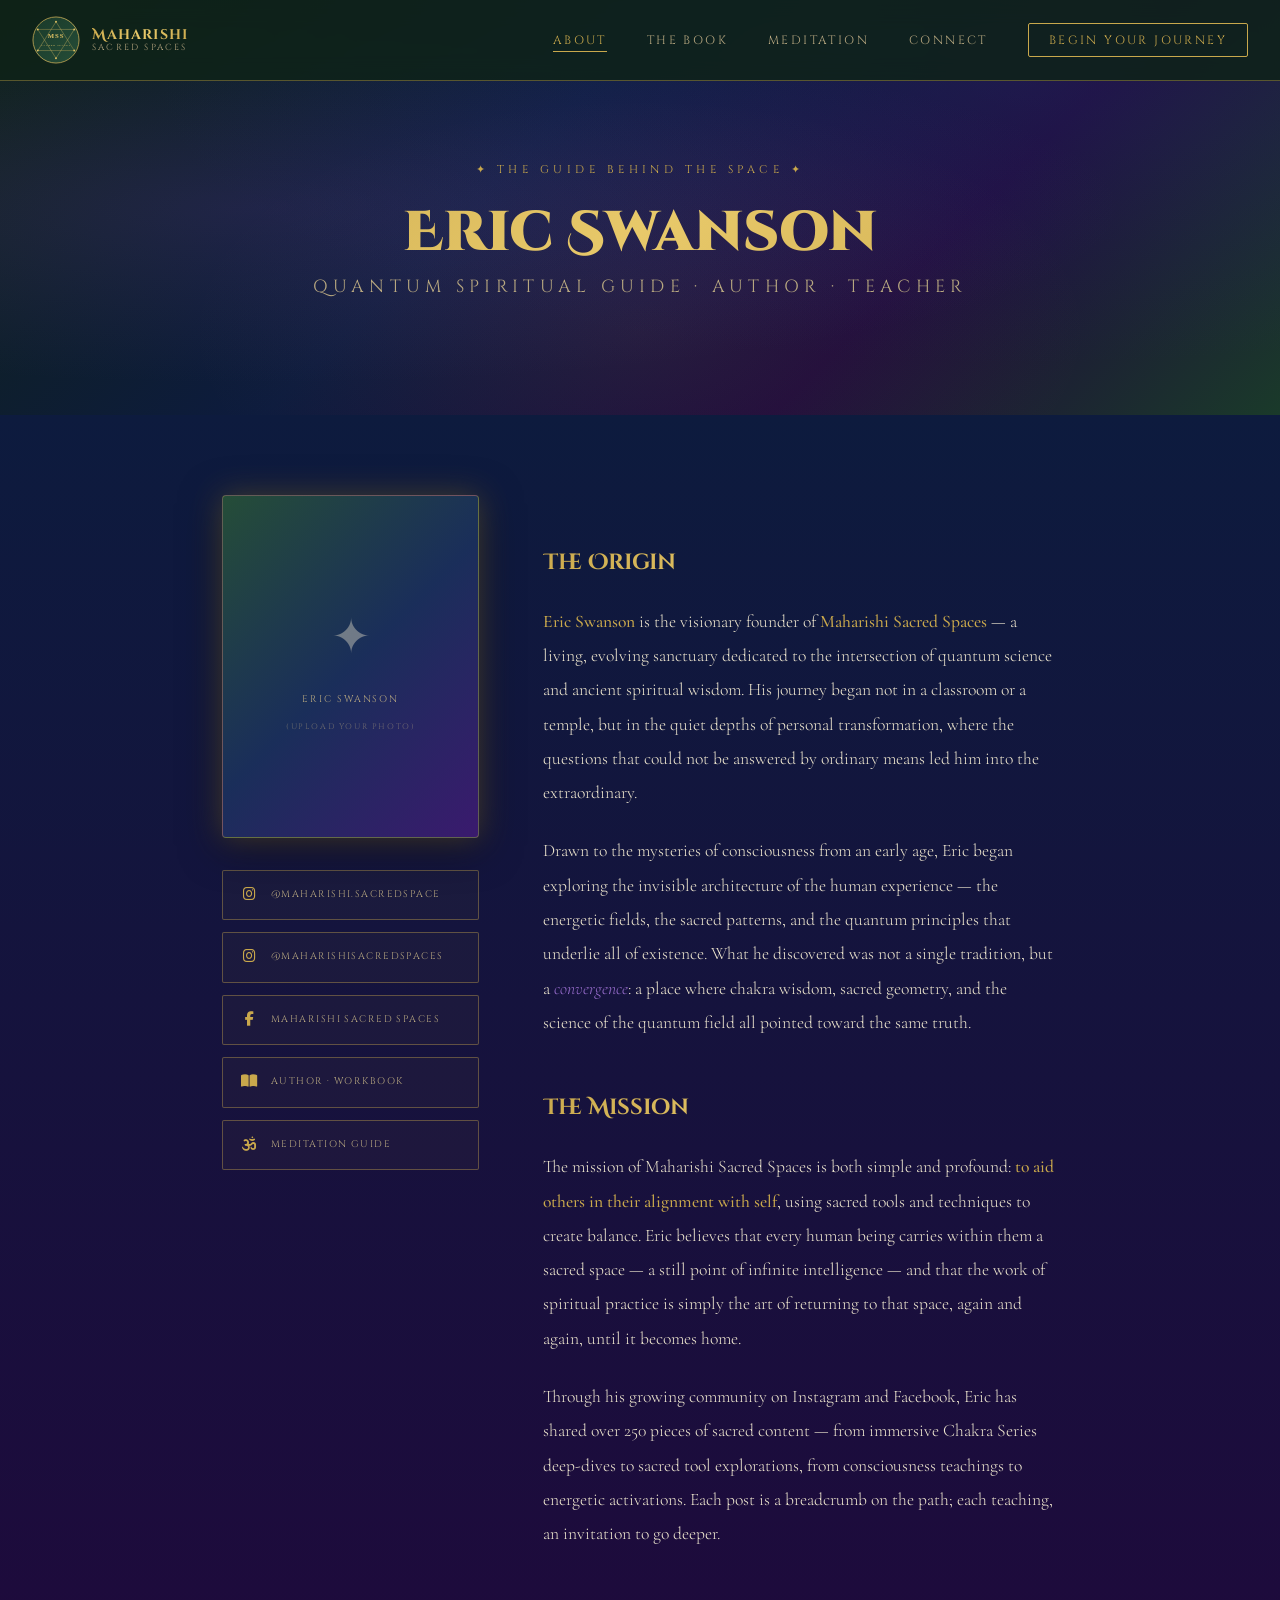
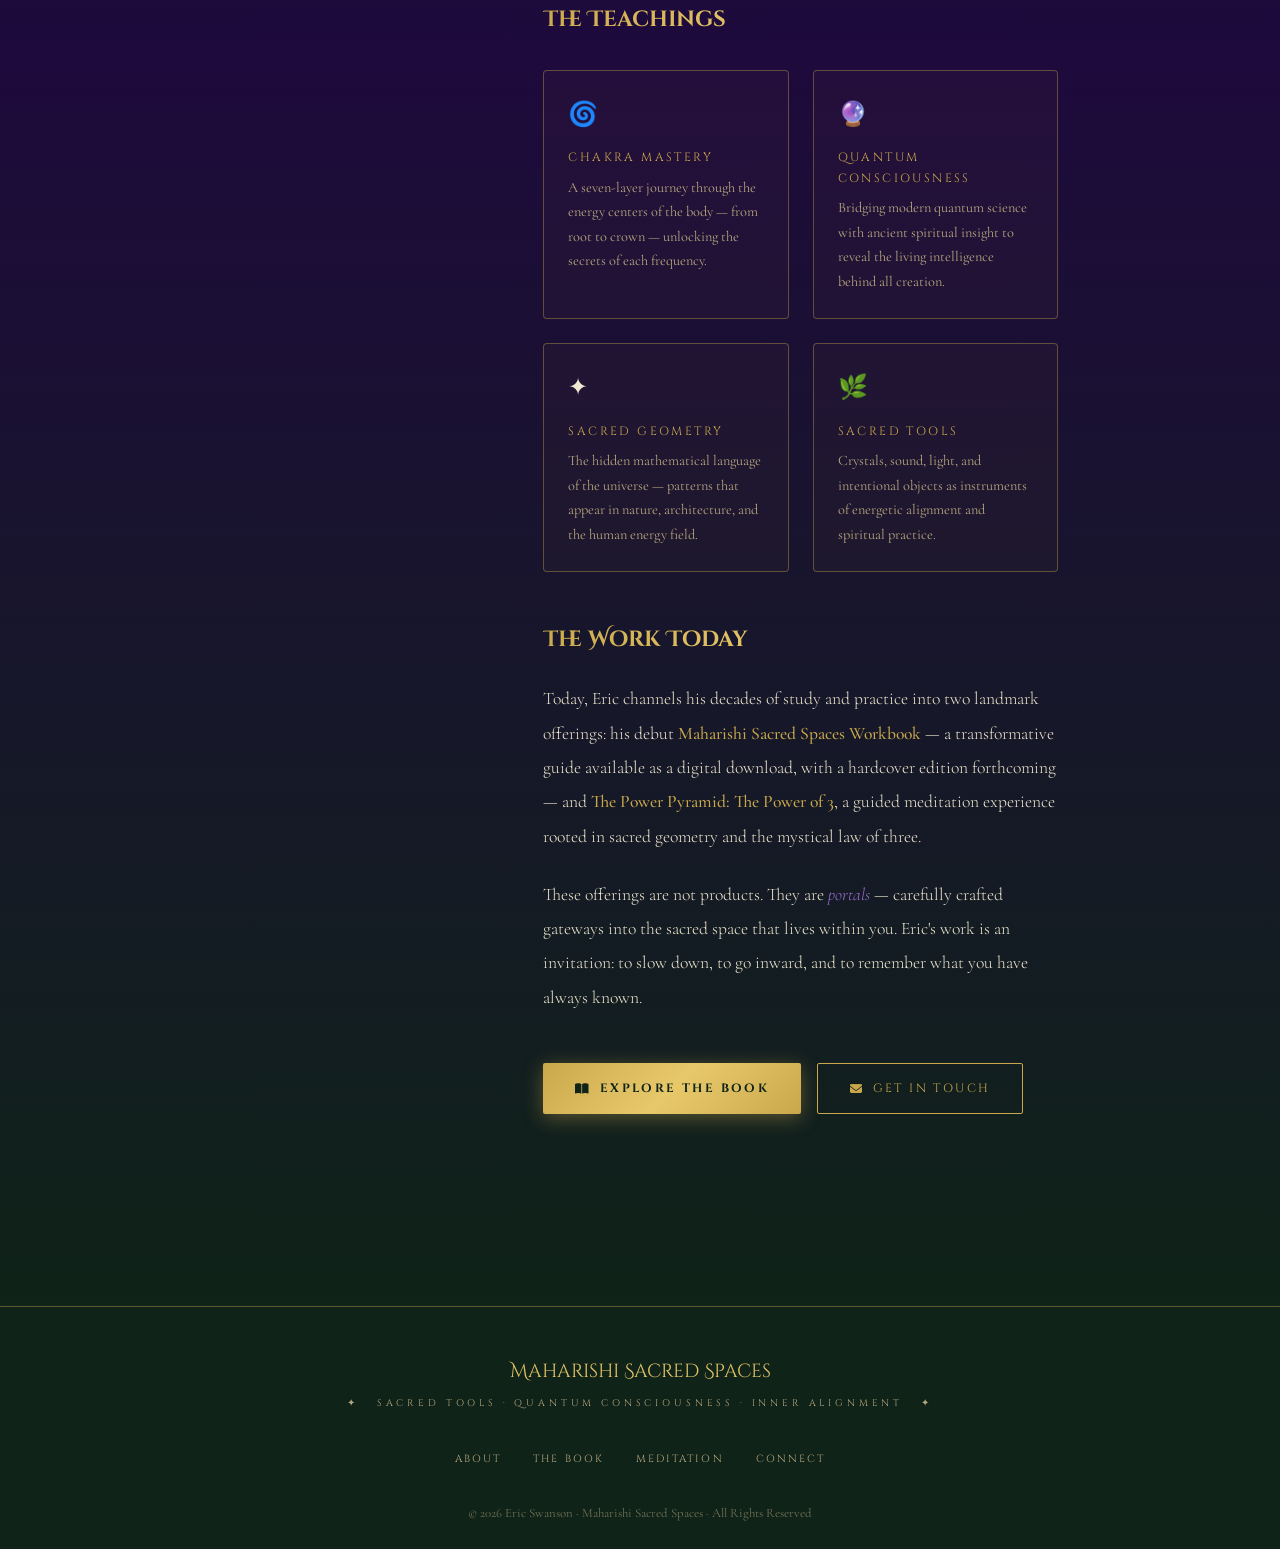
==== about.html @ d904a883 "Add files via upload" ====
<!DOCTYPE html>
<html lang="en">
<head>
  <meta charset="UTF-8" />
  <meta name="viewport" content="width=device-width, initial-scale=1.0" />
  <meta name="description" content="About Eric Swanson — Quantum Spiritual Guide, Author, and founder of Maharishi Sacred Spaces." />
  <title>About Eric Swanson | Maharishi Sacred Spaces</title>
  <link rel="stylesheet" href="assets/css/style.css" />
  <link rel="stylesheet" href="https://cdnjs.cloudflare.com/ajax/libs/font-awesome/6.5.0/css/all.min.css" />
  <style>
    .about-page-inner {
      max-width: 900px;
      margin: 0 auto;
      padding: 0 2rem;
    }
    .bio-extended {
      padding: 5rem 2rem 7rem;
      background: linear-gradient(180deg, var(--blue-dark) 0%, var(--purple-dark) 50%, var(--green-deep) 100%);
    }
    .bio-grid {
      display: grid;
      grid-template-columns: 1fr 2fr;
      gap: 4rem;
      align-items: start;
      margin-bottom: 5rem;
    }
    .bio-sidebar {
      position: sticky;
      top: 100px;
    }
    .bio-portrait-wrap {
      position: relative;
      margin-bottom: 2rem;
    }
    .bio-portrait-placeholder {
      width: 100%;
      aspect-ratio: 3/4;
      background: linear-gradient(135deg, var(--green-mid), var(--blue-mid), var(--purple-mid));
      border-radius: 4px;
      border: var(--border-gold);
      display: flex;
      flex-direction: column;
      align-items: center;
      justify-content: center;
      gap: 0.75rem;
      box-shadow: var(--shadow-gold), var(--shadow-deep);
    }
    .bio-portrait-placeholder .ph-icon { font-size: 3rem; opacity: 0.4; }
    .bio-portrait-placeholder span {
      font-family: 'Cinzel', serif;
      font-size: 0.6rem;
      letter-spacing: 0.2em;
      color: var(--text-muted);
      text-transform: uppercase;
    }
    .bio-sidebar-info {
      display: flex;
      flex-direction: column;
      gap: 0.75rem;
    }
    .sidebar-stat {
      display: flex;
      align-items: center;
      gap: 0.75rem;
      padding: 0.75rem 1rem;
      border: var(--border-gold);
      border-radius: 2px;
      background: rgba(201, 168, 76, 0.04);
    }
    .sidebar-stat .stat-icon { color: var(--gold); font-size: 0.9rem; width: 20px; text-align: center; }
    .sidebar-stat .stat-text { font-family: 'Cinzel', serif; font-size: 0.6rem; letter-spacing: 0.15em; color: var(--text-muted); text-transform: uppercase; }
    .bio-main { }
    .bio-section-title {
      font-family: 'Cinzel Decorative', serif;
      font-size: 1.4rem;
      background: var(--gradient-gold);
      -webkit-background-clip: text;
      -webkit-text-fill-color: transparent;
      background-clip: text;
      margin-bottom: 1.5rem;
      margin-top: 3rem;
    }
    .bio-main p {
      font-size: 1.1rem;
      color: var(--text-light);
      font-weight: 300;
      line-height: 1.95;
      margin-bottom: 1.5rem;
    }
    .bio-main p strong { color: var(--gold); font-weight: 500; }
    .bio-main p em { color: var(--purple-light); font-style: italic; }
    .teachings-grid {
      display: grid;
      grid-template-columns: repeat(2, 1fr);
      gap: 1.5rem;
      margin: 2rem 0;
    }
    .teaching-card {
      padding: 1.5rem;
      border: var(--border-gold);
      border-radius: 4px;
      background: rgba(201, 168, 76, 0.03);
      transition: all 0.3s ease;
    }
    .teaching-card:hover {
      background: rgba(201, 168, 76, 0.07);
      transform: translateY(-3px);
      box-shadow: var(--shadow-gold);
    }
    .teaching-icon { font-size: 1.5rem; margin-bottom: 0.75rem; }
    .teaching-title {
      font-family: 'Cinzel', serif;
      font-size: 0.75rem;
      letter-spacing: 0.2em;
      text-transform: uppercase;
      color: var(--gold);
      margin-bottom: 0.5rem;
    }
    .teaching-desc { font-size: 0.9rem; color: var(--text-muted); line-height: 1.7; }
    @media (max-width: 768px) {
      .bio-grid { grid-template-columns: 1fr; }
      .bio-sidebar { position: static; }
      .teachings-grid { grid-template-columns: 1fr; }
    }
  </style>
</head>
<body>

  <canvas id="particles-canvas"></canvas>

  <!-- Navigation -->
  <nav class="navbar" role="navigation" aria-label="Main navigation">
    <a href="index.html" class="nav-logo" aria-label="Maharishi Sacred Spaces Home">
      <svg class="mss-emblem" viewBox="0 0 100 100" xmlns="http://www.w3.org/2000/svg" aria-hidden="true">
        <defs>
          <linearGradient id="goldGrad" x1="0%" y1="0%" x2="100%" y2="100%">
            <stop offset="0%"   stop-color="#C9A84C"/>
            <stop offset="50%"  stop-color="#E8C96A"/>
            <stop offset="100%" stop-color="#C9A84C"/>
          </linearGradient>
          <linearGradient id="greenGrad" x1="0%" y1="0%" x2="100%" y2="100%">
            <stop offset="0%"   stop-color="#1A3A2A"/>
            <stop offset="100%" stop-color="#254D38"/>
          </linearGradient>
        </defs>
        <circle cx="50" cy="50" r="48" fill="url(#greenGrad)" stroke="url(#goldGrad)" stroke-width="1.5"/>
        <polygon points="50,12 88,72 12,72" fill="none" stroke="url(#goldGrad)" stroke-width="1.2" opacity="0.6"/>
        <polygon points="50,88 12,28 88,28" fill="none" stroke="url(#goldGrad)" stroke-width="1.2" opacity="0.6"/>
        <text x="50" y="46" text-anchor="middle" font-family="serif" font-size="14" font-weight="bold" fill="url(#goldGrad)" letter-spacing="2">MSS</text>
        <circle cx="50" cy="12" r="2" fill="url(#goldGrad)"/>
        <circle cx="88" cy="72" r="2" fill="url(#goldGrad)"/>
        <circle cx="12" cy="72" r="2" fill="url(#goldGrad)"/>
        <circle cx="50" cy="88" r="2" fill="url(#goldGrad)"/>
        <circle cx="12" cy="28" r="2" fill="url(#goldGrad)"/>
        <circle cx="88" cy="28" r="2" fill="url(#goldGrad)"/>
        <text x="50" y="62" text-anchor="middle" font-family="serif" font-size="5.5" fill="url(#goldGrad)" letter-spacing="1.5">SACRED SPACES</text>
      </svg>
      <div class="logo-text">
        <span class="logo-main">Maharishi</span>
        <span class="logo-sub">Sacred Spaces</span>
      </div>
    </a>
    <ul class="nav-links" role="list">
      <li><a href="index.html#about" class="active">About</a></li>
      <li><a href="index.html#book">The Book</a></li>
      <li><a href="index.html#meditation">Meditation</a></li>
      <li><a href="index.html#connect">Connect</a></li>
      <li><a href="index.html#connect" class="nav-cta">Begin Your Journey</a></li>
    </ul>
    <div class="hamburger" role="button" aria-label="Toggle menu" tabindex="0">
      <span></span><span></span><span></span>
    </div>
  </nav>

  <!-- Page Hero -->
  <div class="page-hero">
    <div class="hero-bg-pattern"></div>
    <div class="page-hero-content">
      <p class="hero-eyebrow">✦ The Guide Behind the Space ✦</p>
      <h1 class="hero-title" style="font-size:clamp(2rem,5vw,3.5rem);">Eric Swanson</h1>
      <p class="hero-subtitle">Quantum Spiritual Guide · Author · Teacher</p>
    </div>
  </div>

  <!-- Bio Section -->
  <section class="bio-extended" aria-label="Full biography">
    <div class="about-page-inner">
      <div class="bio-grid">

        <!-- Sidebar -->
        <div class="bio-sidebar reveal">
          <div class="bio-portrait-wrap">
            <div class="bio-portrait-placeholder">
              <div class="ph-icon">✦</div>
              <span>Eric Swanson</span>
              <span style="font-size:0.5rem; opacity:0.5;">(Upload your photo)</span>
            </div>
          </div>
          <div class="bio-sidebar-info">
            <div class="sidebar-stat">
              <span class="stat-icon"><i class="fa-brands fa-instagram"></i></span>
              <span class="stat-text">@maharishi.sacredspace</span>
            </div>
            <div class="sidebar-stat">
              <span class="stat-icon"><i class="fa-brands fa-instagram"></i></span>
              <span class="stat-text">@maharishisacredspaces</span>
            </div>
            <div class="sidebar-stat">
              <span class="stat-icon"><i class="fa-brands fa-facebook-f"></i></span>
              <span class="stat-text">Maharishi Sacred Spaces</span>
            </div>
            <div class="sidebar-stat">
              <span class="stat-icon"><i class="fa-solid fa-book-open"></i></span>
              <span class="stat-text">Author · Workbook</span>
            </div>
            <div class="sidebar-stat">
              <span class="stat-icon"><i class="fa-solid fa-om"></i></span>
              <span class="stat-text">Meditation Guide</span>
            </div>
          </div>
        </div>

        <!-- Main Bio -->
        <div class="bio-main reveal">
          <h2 class="bio-section-title">The Origin</h2>
          <p>
            <strong>Eric Swanson</strong> is the visionary founder of <strong>Maharishi Sacred Spaces</strong> — a living, evolving sanctuary dedicated to the intersection of quantum science and ancient spiritual wisdom. His journey began not in a classroom or a temple, but in the quiet depths of personal transformation, where the questions that could not be answered by ordinary means led him into the extraordinary.
          </p>
          <p>
            Drawn to the mysteries of consciousness from an early age, Eric began exploring the invisible architecture of the human experience — the energetic fields, the sacred patterns, and the quantum principles that underlie all of existence. What he discovered was not a single tradition, but a <em>convergence</em>: a place where chakra wisdom, sacred geometry, and the science of the quantum field all pointed toward the same truth.
          </p>

          <h2 class="bio-section-title">The Mission</h2>
          <p>
            The mission of Maharishi Sacred Spaces is both simple and profound: <strong>to aid others in their alignment with self</strong>, using sacred tools and techniques to create balance. Eric believes that every human being carries within them a sacred space — a still point of infinite intelligence — and that the work of spiritual practice is simply the art of returning to that space, again and again, until it becomes home.
          </p>
          <p>
            Through his growing community on Instagram and Facebook, Eric has shared over 250 pieces of sacred content — from immersive Chakra Series deep-dives to sacred tool explorations, from consciousness teachings to energetic activations. Each post is a breadcrumb on the path; each teaching, an invitation to go deeper.
          </p>

          <h2 class="bio-section-title">The Teachings</h2>
          <div class="teachings-grid">
            <div class="teaching-card">
              <div class="teaching-icon">🌀</div>
              <div class="teaching-title">Chakra Mastery</div>
              <div class="teaching-desc">A seven-layer journey through the energy centers of the body — from root to crown — unlocking the secrets of each frequency.</div>
            </div>
            <div class="teaching-card">
              <div class="teaching-icon">🔮</div>
              <div class="teaching-title">Quantum Consciousness</div>
              <div class="teaching-desc">Bridging modern quantum science with ancient spiritual insight to reveal the living intelligence behind all creation.</div>
            </div>
            <div class="teaching-card">
              <div class="teaching-icon">✦</div>
              <div class="teaching-title">Sacred Geometry</div>
              <div class="teaching-desc">The hidden mathematical language of the universe — patterns that appear in nature, architecture, and the human energy field.</div>
            </div>
            <div class="teaching-card">
              <div class="teaching-icon">🌿</div>
              <div class="teaching-title">Sacred Tools</div>
              <div class="teaching-desc">Crystals, sound, light, and intentional objects as instruments of energetic alignment and spiritual practice.</div>
            </div>
          </div>

          <h2 class="bio-section-title">The Work Today</h2>
          <p>
            Today, Eric channels his decades of study and practice into two landmark offerings: his debut <strong>Maharishi Sacred Spaces Workbook</strong> — a transformative guide available as a digital download, with a hardcover edition forthcoming — and <strong>The Power Pyramid: The Power of 3</strong>, a guided meditation experience rooted in sacred geometry and the mystical law of three.
          </p>
          <p>
            These offerings are not products. They are <em>portals</em> — carefully crafted gateways into the sacred space that lives within you. Eric's work is an invitation: to slow down, to go inward, and to remember what you have always known.
          </p>

          <div style="margin-top: 3rem; display: flex; gap: 1rem; flex-wrap: wrap;">
            <a href="index.html#book" class="btn btn-primary">
              <i class="fa-solid fa-book-open"></i> Explore the Book
            </a>
            <a href="index.html#connect" class="btn btn-outline">
              <i class="fa-solid fa-envelope"></i> Get in Touch
            </a>
          </div>
        </div>
      </div>
    </div>
  </section>

  <!-- Footer -->
  <footer class="footer" role="contentinfo">
    <div class="footer-logo">Maharishi Sacred Spaces</div>
    <p class="footer-tagline">✦ &nbsp; Sacred Tools · Quantum Consciousness · Inner Alignment &nbsp; ✦</p>
    <ul class="footer-nav" role="list">
      <li><a href="index.html#about">About</a></li>
      <li><a href="index.html#book">The Book</a></li>
      <li><a href="index.html#meditation">Meditation</a></li>
      <li><a href="index.html#connect">Connect</a></li>
    </ul>
    <p class="footer-copy">&copy; <span id="year"></span> Eric Swanson · Maharishi Sacred Spaces · All Rights Reserved</p>
  </footer>

  <script src="assets/js/main.js"></script>
  <script>document.getElementById('year').textContent = new Date().getFullYear();</script>
</body>
</html>
---- assets/css/style.css ----
/* ============================================================
   MAHARISHI SACRED SPACES — Main Stylesheet
   Palette: Gold | Dark Green | Deep Blue | Royal Purple
   ============================================================ */

@import url('https://fonts.googleapis.com/css2?family=Cinzel+Decorative:wght@400;700;900&family=Cinzel:wght@400;500;600;700&family=Cormorant+Garamond:ital,wght@0,300;0,400;0,500;0,600;1,300;1,400;1,500&display=swap');

/* ── CSS Variables ─────────────────────────────────────────── */
:root {
  --gold:          #C9A84C;
  --gold-light:    #E8C96A;
  --gold-pale:     #F5E6B8;
  --green-dark:    #1A3A2A;
  --green-mid:     #254D38;
  --green-deep:    #0F2318;
  --blue-dark:     #0D1B3E;
  --blue-mid:      #1A2E5A;
  --blue-accent:   #2A4A8A;
  --purple-dark:   #1E0A3C;
  --purple-mid:    #3A1A6E;
  --purple-accent: #6B3FA0;
  --purple-light:  #9B6FD0;
  --text-light:    #F0E8D0;
  --text-muted:    #B8A880;
  --text-gold:     #C9A84C;
  --white:         #FFFFFF;
  --shadow-gold:   0 0 30px rgba(201, 168, 76, 0.3);
  --shadow-deep:   0 8px 40px rgba(0, 0, 0, 0.6);
  --border-gold:   1px solid rgba(201, 168, 76, 0.4);
  --gradient-hero: linear-gradient(135deg, #0F2318 0%, #0D1B3E 40%, #1E0A3C 70%, #1A3A2A 100%);
  --gradient-section: linear-gradient(180deg, #0D1B3E 0%, #1E0A3C 50%, #1A3A2A 100%);
  --gradient-gold:  linear-gradient(135deg, #C9A84C 0%, #E8C96A 50%, #C9A84C 100%);
}

/* ── Reset & Base ──────────────────────────────────────────── */
*, *::before, *::after { box-sizing: border-box; margin: 0; padding: 0; }

html { scroll-behavior: smooth; font-size: 16px; }

body {
  font-family: 'Cormorant Garamond', Georgia, serif;
  background-color: var(--green-deep);
  color: var(--text-light);
  line-height: 1.7;
  overflow-x: hidden;
}

img { max-width: 100%; height: auto; display: block; }
a  { color: var(--gold); text-decoration: none; transition: color 0.3s ease; }
a:hover { color: var(--gold-light); }

/* ── Scrollbar ─────────────────────────────────────────────── */
::-webkit-scrollbar { width: 6px; }
::-webkit-scrollbar-track { background: var(--green-deep); }
::-webkit-scrollbar-thumb { background: var(--gold); border-radius: 3px; }

/* ── Sacred Particle Canvas ────────────────────────────────── */
#particles-canvas {
  position: fixed;
  top: 0; left: 0;
  width: 100%; height: 100%;
  pointer-events: none;
  z-index: 0;
  opacity: 0.4;
}

/* ── Navigation ────────────────────────────────────────────── */
.navbar {
  position: fixed;
  top: 0; left: 0; right: 0;
  z-index: 1000;
  padding: 1rem 2rem;
  display: flex;
  align-items: center;
  justify-content: space-between;
  background: rgba(15, 35, 24, 0.85);
  backdrop-filter: blur(12px);
  border-bottom: var(--border-gold);
  transition: all 0.4s ease;
}

.navbar.scrolled {
  padding: 0.6rem 2rem;
  background: rgba(15, 35, 24, 0.97);
  box-shadow: var(--shadow-gold);
}

.nav-logo {
  display: flex;
  align-items: center;
  gap: 0.75rem;
  text-decoration: none;
}

.nav-logo .mss-emblem {
  width: 48px;
  height: 48px;
  flex-shrink: 0;
}

.nav-logo .logo-text {
  display: flex;
  flex-direction: column;
  line-height: 1.1;
}

.nav-logo .logo-main {
  font-family: 'Cinzel Decorative', serif;
  font-size: 0.85rem;
  font-weight: 700;
  background: var(--gradient-gold);
  -webkit-background-clip: text;
  -webkit-text-fill-color: transparent;
  background-clip: text;
  letter-spacing: 0.08em;
}

.nav-logo .logo-sub {
  font-family: 'Cinzel', serif;
  font-size: 0.55rem;
  color: var(--text-muted);
  letter-spacing: 0.25em;
  text-transform: uppercase;
}

.nav-links {
  display: flex;
  align-items: center;
  gap: 2.5rem;
  list-style: none;
}

.nav-links a {
  font-family: 'Cinzel', serif;
  font-size: 0.75rem;
  letter-spacing: 0.2em;
  text-transform: uppercase;
  color: var(--text-muted);
  transition: color 0.3s ease;
  position: relative;
}

.nav-links a::after {
  content: '';
  position: absolute;
  bottom: -4px; left: 0;
  width: 0; height: 1px;
  background: var(--gold);
  transition: width 0.3s ease;
}

.nav-links a:hover,
.nav-links a.active {
  color: var(--gold);
}

.nav-links a:hover::after,
.nav-links a.active::after {
  width: 100%;
}

.nav-cta {
  font-family: 'Cinzel', serif;
  font-size: 0.7rem;
  letter-spacing: 0.15em;
  text-transform: uppercase;
  padding: 0.5rem 1.25rem;
  border: 1px solid var(--gold);
  color: var(--gold) !important;
  border-radius: 2px;
  transition: all 0.3s ease !important;
}

.nav-cta:hover {
  background: var(--gold) !important;
  color: var(--green-deep) !important;
}

.nav-cta::after { display: none !important; }

.hamburger {
  display: none;
  flex-direction: column;
  gap: 5px;
  cursor: pointer;
  padding: 4px;
}

.hamburger span {
  display: block;
  width: 24px;
  height: 2px;
  background: var(--gold);
  transition: all 0.3s ease;
}

/* ── Hero Section ──────────────────────────────────────────── */
.hero {
  position: relative;
  min-height: 100vh;
  display: flex;
  align-items: center;
  justify-content: center;
  text-align: center;
  background: var(--gradient-hero);
  overflow: hidden;
  z-index: 1;
}

.hero-bg-pattern {
  position: absolute;
  inset: 0;
  background-image:
    radial-gradient(ellipse at 20% 50%, rgba(106, 63, 160, 0.2) 0%, transparent 60%),
    radial-gradient(ellipse at 80% 20%, rgba(42, 74, 138, 0.2) 0%, transparent 60%),
    radial-gradient(ellipse at 50% 80%, rgba(201, 168, 76, 0.08) 0%, transparent 50%);
  z-index: 0;
}

.sacred-geometry {
  position: absolute;
  inset: 0;
  display: flex;
  align-items: center;
  justify-content: center;
  z-index: 0;
  opacity: 0.06;
}

.sacred-geometry svg {
  width: min(90vw, 900px);
  height: min(90vw, 900px);
  animation: slowRotate 120s linear infinite;
}

@keyframes slowRotate {
  from { transform: rotate(0deg); }
  to   { transform: rotate(360deg); }
}

.hero-content {
  position: relative;
  z-index: 2;
  max-width: 860px;
  padding: 2rem;
}

.hero-eyebrow {
  font-family: 'Cinzel', serif;
  font-size: 0.7rem;
  letter-spacing: 0.4em;
  text-transform: uppercase;
  color: var(--gold);
  margin-bottom: 1.5rem;
  opacity: 0;
  animation: fadeUp 1s ease 0.3s forwards;
}

.hero-title {
  font-family: 'Cinzel Decorative', serif;
  font-size: clamp(2.2rem, 6vw, 5rem);
  font-weight: 900;
  line-height: 1.1;
  background: var(--gradient-gold);
  -webkit-background-clip: text;
  -webkit-text-fill-color: transparent;
  background-clip: text;
  margin-bottom: 0.5rem;
  opacity: 0;
  animation: fadeUp 1s ease 0.5s forwards;
}

.hero-subtitle {
  font-family: 'Cinzel', serif;
  font-size: clamp(0.8rem, 2vw, 1.1rem);
  letter-spacing: 0.3em;
  text-transform: uppercase;
  color: var(--text-muted);
  margin-bottom: 2rem;
  opacity: 0;
  animation: fadeUp 1s ease 0.7s forwards;
}

.hero-divider {
  width: 120px;
  height: 1px;
  background: var(--gradient-gold);
  margin: 0 auto 2rem;
  opacity: 0;
  animation: fadeUp 1s ease 0.9s forwards;
}

.hero-tagline {
  font-size: clamp(1.1rem, 2.5vw, 1.5rem);
  font-style: italic;
  color: var(--text-light);
  font-weight: 300;
  max-width: 600px;
  margin: 0 auto 3rem;
  opacity: 0;
  animation: fadeUp 1s ease 1.1s forwards;
}

.hero-actions {
  display: flex;
  gap: 1.5rem;
  justify-content: center;
  flex-wrap: wrap;
  opacity: 0;
  animation: fadeUp 1s ease 1.3s forwards;
}

.hero-scroll {
  position: absolute;
  bottom: 2rem;
  left: 50%;
  transform: translateX(-50%);
  z-index: 2;
  display: flex;
  flex-direction: column;
  align-items: center;
  gap: 0.5rem;
  opacity: 0;
  animation: fadeIn 1s ease 2s forwards;
}

.hero-scroll span {
  font-family: 'Cinzel', serif;
  font-size: 0.6rem;
  letter-spacing: 0.3em;
  text-transform: uppercase;
  color: var(--text-muted);
}

.scroll-line {
  width: 1px;
  height: 40px;
  background: linear-gradient(to bottom, var(--gold), transparent);
  animation: scrollPulse 2s ease-in-out infinite;
}

@keyframes scrollPulse {
  0%, 100% { opacity: 1; transform: scaleY(1); }
  50%       { opacity: 0.4; transform: scaleY(0.7); }
}

/* ── Buttons ───────────────────────────────────────────────── */
.btn {
  display: inline-flex;
  align-items: center;
  gap: 0.5rem;
  font-family: 'Cinzel', serif;
  font-size: 0.75rem;
  letter-spacing: 0.2em;
  text-transform: uppercase;
  padding: 0.9rem 2rem;
  border-radius: 2px;
  cursor: pointer;
  transition: all 0.35s ease;
  border: none;
  text-decoration: none;
}

.btn-primary {
  background: var(--gradient-gold);
  color: var(--green-deep);
  font-weight: 700;
  box-shadow: 0 4px 20px rgba(201, 168, 76, 0.4);
}

.btn-primary:hover {
  transform: translateY(-2px);
  box-shadow: 0 8px 30px rgba(201, 168, 76, 0.6);
  color: var(--green-deep);
}

.btn-outline {
  background: transparent;
  color: var(--gold);
  border: 1px solid var(--gold);
}

.btn-outline:hover {
  background: rgba(201, 168, 76, 0.1);
  transform: translateY(-2px);
  color: var(--gold-light);
}

.btn-purple {
  background: linear-gradient(135deg, var(--purple-mid), var(--purple-accent));
  color: var(--gold-pale);
  box-shadow: 0 4px 20px rgba(107, 63, 160, 0.4);
}

.btn-purple:hover {
  transform: translateY(-2px);
  box-shadow: 0 8px 30px rgba(107, 63, 160, 0.6);
  color: var(--white);
}

/* ── Section Shared ────────────────────────────────────────── */
section {
  position: relative;
  z-index: 1;
}

.section-header {
  text-align: center;
  margin-bottom: 4rem;
}

.section-eyebrow {
  font-family: 'Cinzel', serif;
  font-size: 0.65rem;
  letter-spacing: 0.5em;
  text-transform: uppercase;
  color: var(--gold);
  margin-bottom: 1rem;
  display: block;
}

.section-title {
  font-family: 'Cinzel Decorative', serif;
  font-size: clamp(1.6rem, 4vw, 2.8rem);
  font-weight: 700;
  background: var(--gradient-gold);
  -webkit-background-clip: text;
  -webkit-text-fill-color: transparent;
  background-clip: text;
  margin-bottom: 1rem;
  line-height: 1.2;
}

.section-rule {
  width: 80px;
  height: 1px;
  background: var(--gradient-gold);
  margin: 1rem auto;
}

.section-lead {
  font-size: 1.15rem;
  color: var(--text-muted);
  max-width: 600px;
  margin: 0 auto;
  font-style: italic;
}

/* ── About / Bio Section ───────────────────────────────────── */
.about-section {
  padding: 7rem 2rem;
  background: linear-gradient(180deg, var(--green-deep) 0%, var(--blue-dark) 50%, var(--purple-dark) 100%);
}

.about-inner {
  max-width: 1100px;
  margin: 0 auto;
  display: grid;
  grid-template-columns: 1fr 1.4fr;
  gap: 5rem;
  align-items: center;
}

.about-image-wrap {
  position: relative;
}

.about-portrait {
  width: 100%;
  max-width: 400px;
  aspect-ratio: 3/4;
  object-fit: cover;
  border-radius: 4px;
  border: var(--border-gold);
  box-shadow: var(--shadow-gold), var(--shadow-deep);
  position: relative;
  z-index: 1;
}

.about-portrait-placeholder {
  width: 100%;
  max-width: 400px;
  aspect-ratio: 3/4;
  background: linear-gradient(135deg, var(--green-mid), var(--blue-mid), var(--purple-mid));
  border-radius: 4px;
  border: var(--border-gold);
  display: flex;
  flex-direction: column;
  align-items: center;
  justify-content: center;
  gap: 1rem;
  box-shadow: var(--shadow-gold), var(--shadow-deep);
}

.about-portrait-placeholder .placeholder-icon {
  font-size: 4rem;
  opacity: 0.5;
}

.about-portrait-placeholder span {
  font-family: 'Cinzel', serif;
  font-size: 0.65rem;
  letter-spacing: 0.3em;
  color: var(--text-muted);
  text-transform: uppercase;
}

.about-frame-corner {
  position: absolute;
  width: 40px; height: 40px;
  border-color: var(--gold);
  border-style: solid;
  opacity: 0.6;
}

.about-frame-corner.tl { top: -10px; left: -10px; border-width: 2px 0 0 2px; }
.about-frame-corner.tr { top: -10px; right: -10px; border-width: 2px 2px 0 0; }
.about-frame-corner.bl { bottom: -10px; left: -10px; border-width: 0 0 2px 2px; }
.about-frame-corner.br { bottom: -10px; right: -10px; border-width: 0 2px 2px 0; }

.about-mss-badge {
  position: absolute;
  bottom: -20px;
  right: -20px;
  width: 80px;
  height: 80px;
  background: var(--gradient-gold);
  border-radius: 50%;
  display: flex;
  align-items: center;
  justify-content: center;
  font-family: 'Cinzel Decorative', serif;
  font-size: 1rem;
  font-weight: 900;
  color: var(--green-deep);
  box-shadow: 0 4px 20px rgba(201, 168, 76, 0.5);
  z-index: 2;
}

.about-content { }

.about-name {
  font-family: 'Cinzel Decorative', serif;
  font-size: clamp(1.4rem, 3vw, 2rem);
  background: var(--gradient-gold);
  -webkit-background-clip: text;
  -webkit-text-fill-color: transparent;
  background-clip: text;
  margin-bottom: 0.25rem;
}

.about-title-role {
  font-family: 'Cinzel', serif;
  font-size: 0.75rem;
  letter-spacing: 0.3em;
  text-transform: uppercase;
  color: var(--purple-light);
  margin-bottom: 2rem;
}

.about-bio p {
  font-size: 1.1rem;
  color: var(--text-light);
  margin-bottom: 1.25rem;
  font-weight: 300;
  line-height: 1.9;
}

.about-bio p strong {
  color: var(--gold);
  font-weight: 500;
}

.about-pillars {
  display: flex;
  gap: 1.5rem;
  margin-top: 2.5rem;
  flex-wrap: wrap;
}

.pillar-chip {
  display: flex;
  align-items: center;
  gap: 0.5rem;
  padding: 0.5rem 1rem;
  border: var(--border-gold);
  border-radius: 2px;
  background: rgba(201, 168, 76, 0.05);
}

.pillar-chip .chip-icon { font-size: 1rem; }

.pillar-chip span {
  font-family: 'Cinzel', serif;
  font-size: 0.6rem;
  letter-spacing: 0.2em;
  text-transform: uppercase;
  color: var(--text-muted);
}

/* ── Book Section ──────────────────────────────────────────── */
.book-section {
  padding: 7rem 2rem;
  background: linear-gradient(180deg, var(--purple-dark) 0%, var(--blue-dark) 40%, var(--green-deep) 100%);
}

.book-inner {
  max-width: 1100px;
  margin: 0 auto;
}

.book-showcase {
  display: grid;
  grid-template-columns: 1fr 1.2fr;
  gap: 5rem;
  align-items: center;
  margin-bottom: 5rem;
}

.book-cover-wrap {
  position: relative;
  display: flex;
  justify-content: center;
}

.book-cover-img {
  width: 100%;
  max-width: 320px;
  border-radius: 4px;
  box-shadow: -8px 8px 40px rgba(0,0,0,0.7), var(--shadow-gold);
  border: var(--border-gold);
  position: relative;
  z-index: 1;
  transition: transform 0.4s ease;
}

.book-cover-img:hover {
  transform: perspective(800px) rotateY(-5deg) translateY(-4px);
}

.book-cover-placeholder {
  width: 100%;
  max-width: 320px;
  aspect-ratio: 2/3;
  background: linear-gradient(160deg, var(--purple-mid) 0%, var(--blue-mid) 40%, var(--green-mid) 100%);
  border-radius: 4px;
  border: var(--border-gold);
  display: flex;
  flex-direction: column;
  align-items: center;
  justify-content: center;
  gap: 1rem;
  box-shadow: -8px 8px 40px rgba(0,0,0,0.7), var(--shadow-gold);
  padding: 2rem;
  text-align: center;
  transition: transform 0.4s ease;
}

.book-cover-placeholder:hover {
  transform: perspective(800px) rotateY(-5deg) translateY(-4px);
}

.book-cover-placeholder .book-title-on-cover {
  font-family: 'Cinzel Decorative', serif;
  font-size: 1rem;
  background: var(--gradient-gold);
  -webkit-background-clip: text;
  -webkit-text-fill-color: transparent;
  background-clip: text;
  line-height: 1.3;
}

.book-cover-placeholder .book-author-on-cover {
  font-family: 'Cinzel', serif;
  font-size: 0.65rem;
  letter-spacing: 0.3em;
  color: var(--text-muted);
  text-transform: uppercase;
}

.book-glow {
  position: absolute;
  inset: -20px;
  background: radial-gradient(ellipse, rgba(201, 168, 76, 0.15) 0%, transparent 70%);
  z-index: 0;
  border-radius: 50%;
}

.book-details { }

.book-label {
  font-family: 'Cinzel', serif;
  font-size: 0.6rem;
  letter-spacing: 0.5em;
  text-transform: uppercase;
  color: var(--purple-light);
  margin-bottom: 0.75rem;
  display: block;
}

.book-title {
  font-family: 'Cinzel Decorative', serif;
  font-size: clamp(1.4rem, 3vw, 2.2rem);
  background: var(--gradient-gold);
  -webkit-background-clip: text;
  -webkit-text-fill-color: transparent;
  background-clip: text;
  line-height: 1.2;
  margin-bottom: 0.5rem;
}

.book-author {
  font-family: 'Cinzel', serif;
  font-size: 0.8rem;
  letter-spacing: 0.25em;
  color: var(--text-muted);
  text-transform: uppercase;
  margin-bottom: 2rem;
}

.book-description {
  font-size: 1.05rem;
  color: var(--text-light);
  font-weight: 300;
  line-height: 1.9;
  margin-bottom: 2.5rem;
}

.book-purchase-options {
  display: flex;
  flex-direction: column;
  gap: 1rem;
}

.purchase-option {
  display: flex;
  align-items: center;
  justify-content: space-between;
  padding: 1.25rem 1.5rem;
  border-radius: 4px;
  border: var(--border-gold);
  background: rgba(201, 168, 76, 0.04);
  transition: all 0.3s ease;
}

.purchase-option:hover {
  background: rgba(201, 168, 76, 0.08);
  border-color: var(--gold);
  transform: translateX(4px);
}

.purchase-option.coming-soon {
  opacity: 0.55;
  cursor: default;
  border-color: rgba(201, 168, 76, 0.2);
}

.purchase-option.coming-soon:hover {
  transform: none;
  background: rgba(201, 168, 76, 0.04);
}

.option-info { display: flex; flex-direction: column; gap: 0.2rem; }

.option-type {
  font-family: 'Cinzel', serif;
  font-size: 0.7rem;
  letter-spacing: 0.2em;
  text-transform: uppercase;
  color: var(--gold);
}

.option-desc {
  font-size: 0.85rem;
  color: var(--text-muted);
}

.option-badge {
  font-family: 'Cinzel', serif;
  font-size: 0.6rem;
  letter-spacing: 0.15em;
  text-transform: uppercase;
  padding: 0.3rem 0.75rem;
  border-radius: 2px;
}

.badge-available {
  background: rgba(201, 168, 76, 0.15);
  color: var(--gold);
  border: 1px solid rgba(201, 168, 76, 0.3);
}

.badge-soon {
  background: rgba(107, 63, 160, 0.15);
  color: var(--purple-light);
  border: 1px solid rgba(107, 63, 160, 0.3);
}

/* ── Meditation Section ────────────────────────────────────── */
.meditation-section {
  padding: 7rem 2rem;
  background: linear-gradient(180deg, var(--green-deep) 0%, var(--purple-dark) 50%, var(--blue-dark) 100%);
}

.meditation-inner {
  max-width: 1100px;
  margin: 0 auto;
}

.meditation-showcase {
  display: grid;
  grid-template-columns: 1.2fr 1fr;
  gap: 5rem;
  align-items: center;
}

.meditation-content { }

.meditation-title {
  font-family: 'Cinzel Decorative', serif;
  font-size: clamp(1.4rem, 3vw, 2.2rem);
  background: var(--gradient-gold);
  -webkit-background-clip: text;
  -webkit-text-fill-color: transparent;
  background-clip: text;
  line-height: 1.2;
  margin-bottom: 0.5rem;
}

.meditation-subtitle {
  font-family: 'Cinzel', serif;
  font-size: 0.8rem;
  letter-spacing: 0.3em;
  color: var(--purple-light);
  text-transform: uppercase;
  margin-bottom: 2rem;
}

.meditation-description {
  font-size: 1.05rem;
  color: var(--text-light);
  font-weight: 300;
  line-height: 1.9;
  margin-bottom: 2rem;
}

.meditation-features {
  list-style: none;
  margin-bottom: 2.5rem;
  display: flex;
  flex-direction: column;
  gap: 0.75rem;
}

.meditation-features li {
  display: flex;
  align-items: flex-start;
  gap: 0.75rem;
  font-size: 1rem;
  color: var(--text-muted);
}

.meditation-features li .feat-icon {
  color: var(--gold);
  font-size: 0.9rem;
  margin-top: 0.15rem;
  flex-shrink: 0;
}

.meditation-visual {
  display: flex;
  justify-content: center;
  align-items: center;
}

.pyramid-visual {
  position: relative;
  width: 300px;
  height: 300px;
  display: flex;
  align-items: center;
  justify-content: center;
}

.pyramid-svg {
  width: 100%;
  height: 100%;
  filter: drop-shadow(0 0 20px rgba(201, 168, 76, 0.4));
  animation: pyramidPulse 4s ease-in-out infinite;
}

@keyframes pyramidPulse {
  0%, 100% { filter: drop-shadow(0 0 20px rgba(201, 168, 76, 0.4)); }
  50%       { filter: drop-shadow(0 0 40px rgba(201, 168, 76, 0.7)); }
}

.pyramid-label {
  position: absolute;
  bottom: -2rem;
  left: 50%;
  transform: translateX(-50%);
  font-family: 'Cinzel', serif;
  font-size: 0.6rem;
  letter-spacing: 0.4em;
  text-transform: uppercase;
  color: var(--text-muted);
  white-space: nowrap;
}

/* ── Testimonials / Quote Section ──────────────────────────── */
.quote-section {
  padding: 5rem 2rem;
  background: linear-gradient(135deg, var(--blue-dark), var(--purple-dark));
  text-align: center;
  border-top: var(--border-gold);
  border-bottom: var(--border-gold);
}

.quote-inner {
  max-width: 800px;
  margin: 0 auto;
}

.sacred-quote {
  font-family: 'Cormorant Garamond', serif;
  font-size: clamp(1.4rem, 3vw, 2rem);
  font-style: italic;
  font-weight: 300;
  color: var(--text-light);
  line-height: 1.6;
  margin-bottom: 1.5rem;
}

.sacred-quote::before { content: '\201C'; color: var(--gold); font-size: 3rem; line-height: 0; vertical-align: -0.5rem; margin-right: 0.25rem; }
.sacred-quote::after  { content: '\201D'; color: var(--gold); font-size: 3rem; line-height: 0; vertical-align: -0.5rem; margin-left: 0.25rem; }

.quote-attribution {
  font-family: 'Cinzel', serif;
  font-size: 0.7rem;
  letter-spacing: 0.3em;
  text-transform: uppercase;
  color: var(--gold);
}

/* ── Newsletter / Contact ──────────────────────────────────── */
.connect-section {
  padding: 6rem 2rem;
  background: linear-gradient(180deg, var(--blue-dark) 0%, var(--green-deep) 100%);
  text-align: center;
}

.connect-inner {
  max-width: 600px;
  margin: 0 auto;
}

.connect-form {
  display: flex;
  gap: 0;
  margin-top: 2.5rem;
  border: var(--border-gold);
  border-radius: 2px;
  overflow: hidden;
}

.connect-input {
  flex: 1;
  padding: 1rem 1.25rem;
  background: rgba(255,255,255,0.04);
  border: none;
  color: var(--text-light);
  font-family: 'Cormorant Garamond', serif;
  font-size: 1rem;
  outline: none;
}

.connect-input::placeholder { color: var(--text-muted); }

.connect-btn {
  padding: 1rem 1.75rem;
  background: var(--gradient-gold);
  border: none;
  color: var(--green-deep);
  font-family: 'Cinzel', serif;
  font-size: 0.7rem;
  letter-spacing: 0.2em;
  text-transform: uppercase;
  font-weight: 700;
  cursor: pointer;
  transition: all 0.3s ease;
  white-space: nowrap;
}

.connect-btn:hover {
  background: linear-gradient(135deg, var(--gold-light), var(--gold));
}

.social-links {
  display: flex;
  justify-content: center;
  gap: 1.5rem;
  margin-top: 2.5rem;
}

.social-link {
  display: flex;
  align-items: center;
  justify-content: center;
  width: 44px;
  height: 44px;
  border: var(--border-gold);
  border-radius: 2px;
  color: var(--gold);
  font-size: 1.1rem;
  transition: all 0.3s ease;
}

.social-link:hover {
  background: rgba(201, 168, 76, 0.1);
  transform: translateY(-3px);
  box-shadow: 0 4px 15px rgba(201, 168, 76, 0.3);
}

/* ── Footer ────────────────────────────────────────────────── */
.footer {
  background: var(--green-deep);
  border-top: var(--border-gold);
  padding: 3rem 2rem 1.5rem;
  text-align: center;
}

.footer-logo {
  font-family: 'Cinzel Decorative', serif;
  font-size: 1.2rem;
  background: var(--gradient-gold);
  -webkit-background-clip: text;
  -webkit-text-fill-color: transparent;
  background-clip: text;
  margin-bottom: 0.5rem;
}

.footer-tagline {
  font-family: 'Cinzel', serif;
  font-size: 0.6rem;
  letter-spacing: 0.4em;
  text-transform: uppercase;
  color: var(--text-muted);
  margin-bottom: 2rem;
}

.footer-nav {
  display: flex;
  justify-content: center;
  gap: 2rem;
  list-style: none;
  margin-bottom: 2rem;
  flex-wrap: wrap;
}

.footer-nav a {
  font-family: 'Cinzel', serif;
  font-size: 0.65rem;
  letter-spacing: 0.2em;
  text-transform: uppercase;
  color: var(--text-muted);
  transition: color 0.3s ease;
}

.footer-nav a:hover { color: var(--gold); }

.footer-copy {
  font-size: 0.8rem;
  color: var(--text-muted);
  opacity: 0.6;
}

/* ── Animations ────────────────────────────────────────────── */
@keyframes fadeUp {
  from { opacity: 0; transform: translateY(30px); }
  to   { opacity: 1; transform: translateY(0); }
}

@keyframes fadeIn {
  from { opacity: 0; }
  to   { opacity: 1; }
}

.reveal {
  opacity: 0;
  transform: translateY(40px);
  transition: opacity 0.8s ease, transform 0.8s ease;
}

.reveal.visible {
  opacity: 1;
  transform: translateY(0);
}

/* ── Page Header (inner pages) ─────────────────────────────── */
.page-hero {
  padding: 10rem 2rem 5rem;
  text-align: center;
  background: var(--gradient-hero);
  position: relative;
  overflow: hidden;
}

.page-hero .hero-bg-pattern {
  position: absolute;
  inset: 0;
}

.page-hero-content {
  position: relative;
  z-index: 2;
}

/* ── Responsive ────────────────────────────────────────────── */
@media (max-width: 900px) {
  .about-inner,
  .book-showcase,
  .meditation-showcase {
    grid-template-columns: 1fr;
    gap: 3rem;
  }

  .book-showcase {
    direction: ltr;
  }

  .about-image-wrap,
  .book-cover-wrap,
  .meditation-visual {
    display: flex;
    justify-content: center;
  }

  .about-portrait-placeholder,
  .book-cover-placeholder,
  .book-cover-img {
    max-width: 280px;
  }
}

@media (max-width: 768px) {
  .nav-links { display: none; }
  .hamburger { display: flex; }

  .nav-links.open {
    display: flex;
    flex-direction: column;
    position: fixed;
    top: 0; left: 0; right: 0; bottom: 0;
    background: rgba(15, 35, 24, 0.98);
    justify-content: center;
    align-items: center;
    gap: 2.5rem;
    z-index: 999;
  }

  .nav-links.open a {
    font-size: 1rem;
    letter-spacing: 0.3em;
  }

  .hero-actions { flex-direction: column; align-items: center; }

  .connect-form { flex-direction: column; }
  .connect-input { border-bottom: var(--border-gold); }
  .connect-btn { padding: 1rem; }
}

/* ── Utility ───────────────────────────────────────────────── */
.text-gold { color: var(--gold); }
.text-center { text-align: center; }
.mt-1 { margin-top: 1rem; }
.mt-2 { margin-top: 2rem; }
.container { max-width: 1100px; margin: 0 auto; padding: 0 2rem; }
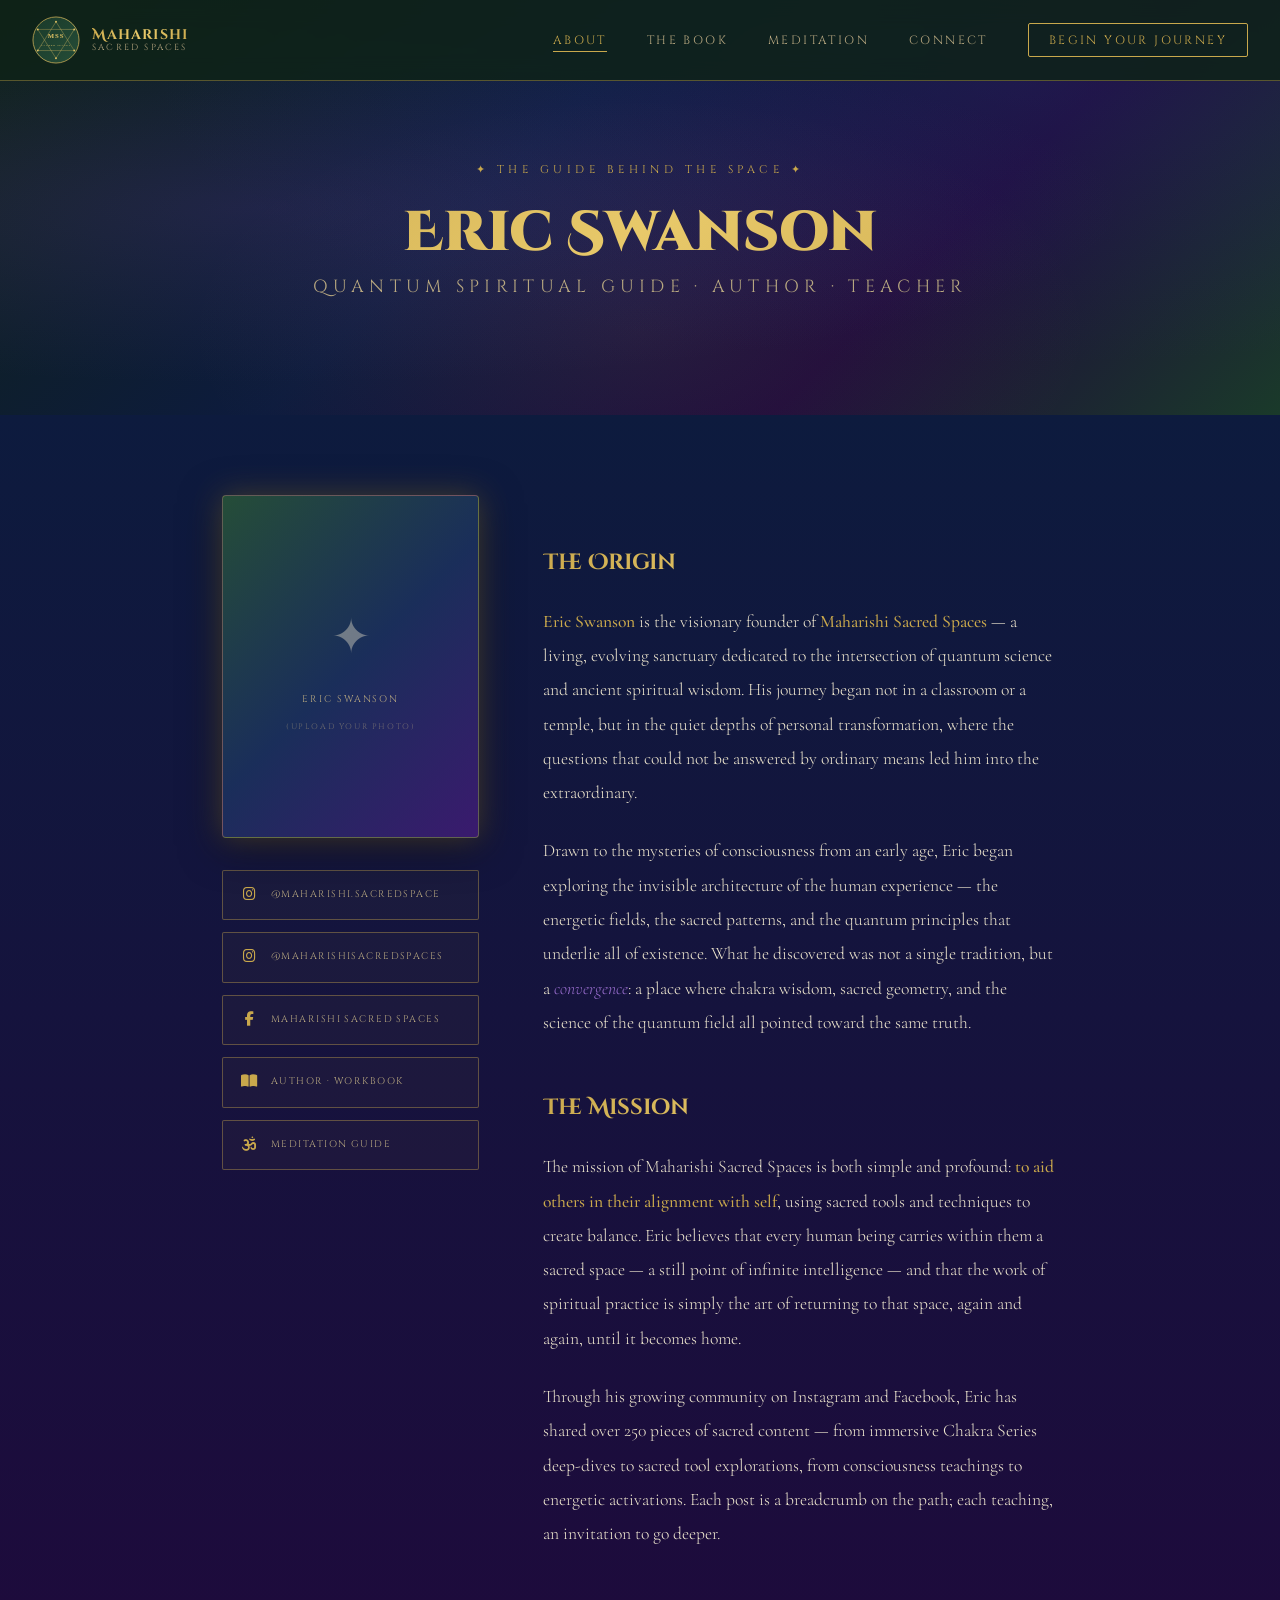
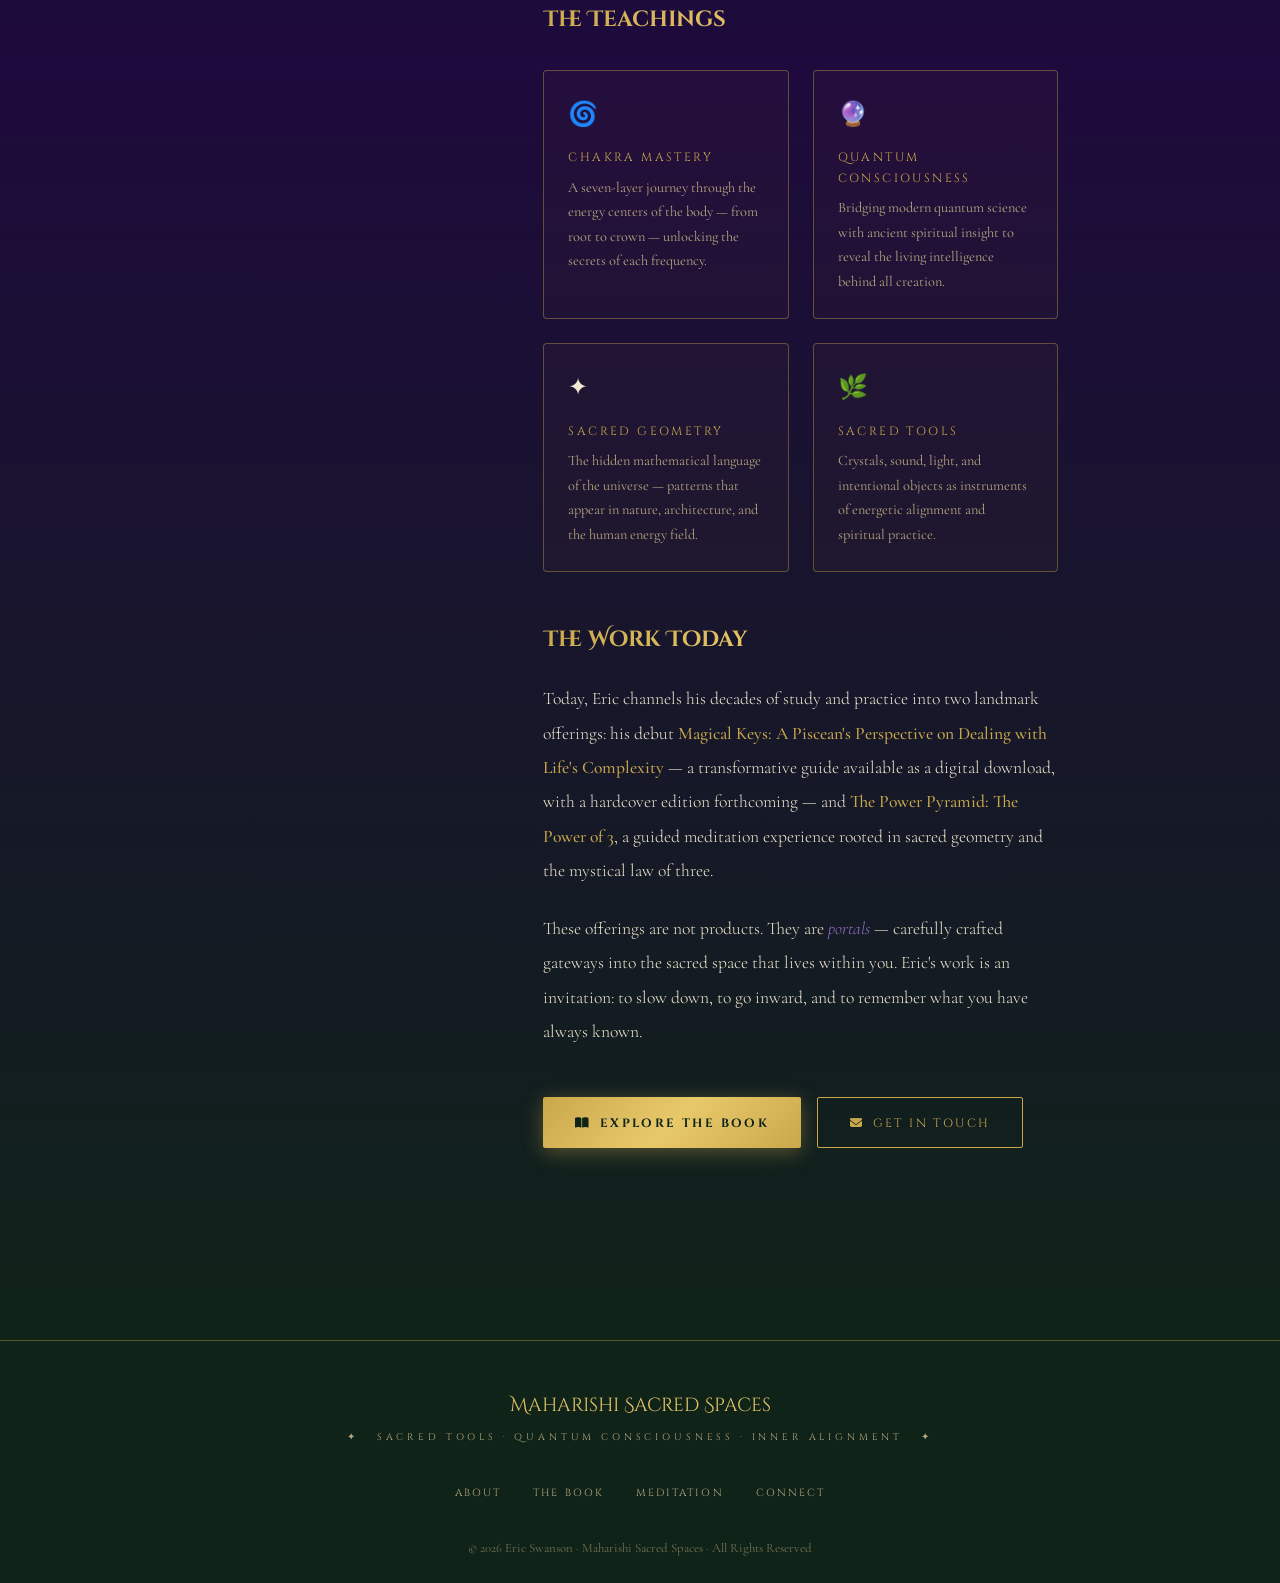
==== commit 35ef5513: "Add files via upload" ====
--- a/about.html
+++ b/about.html
@@ -264,7 +264,7 @@
 
           <h2 class="bio-section-title">The Work Today</h2>
           <p>
-            Today, Eric channels his decades of study and practice into two landmark offerings: his debut <strong>Maharishi Sacred Spaces Workbook</strong> — a transformative guide available as a digital download, with a hardcover edition forthcoming — and <strong>The Power Pyramid: The Power of 3</strong>, a guided meditation experience rooted in sacred geometry and the mystical law of three.
+            Today, Eric channels his decades of study and practice into two landmark offerings: his debut <strong>Magical Keys: A Piscean's Perspective on Dealing with Life's Complexity</strong> — a transformative guide available as a digital download, with a hardcover edition forthcoming — and <strong>The Power Pyramid: The Power of 3</strong>, a guided meditation experience rooted in sacred geometry and the mystical law of three.
           </p>
           <p>
             These offerings are not products. They are <em>portals</em> — carefully crafted gateways into the sacred space that lives within you. Eric's work is an invitation: to slow down, to go inward, and to remember what you have always known.
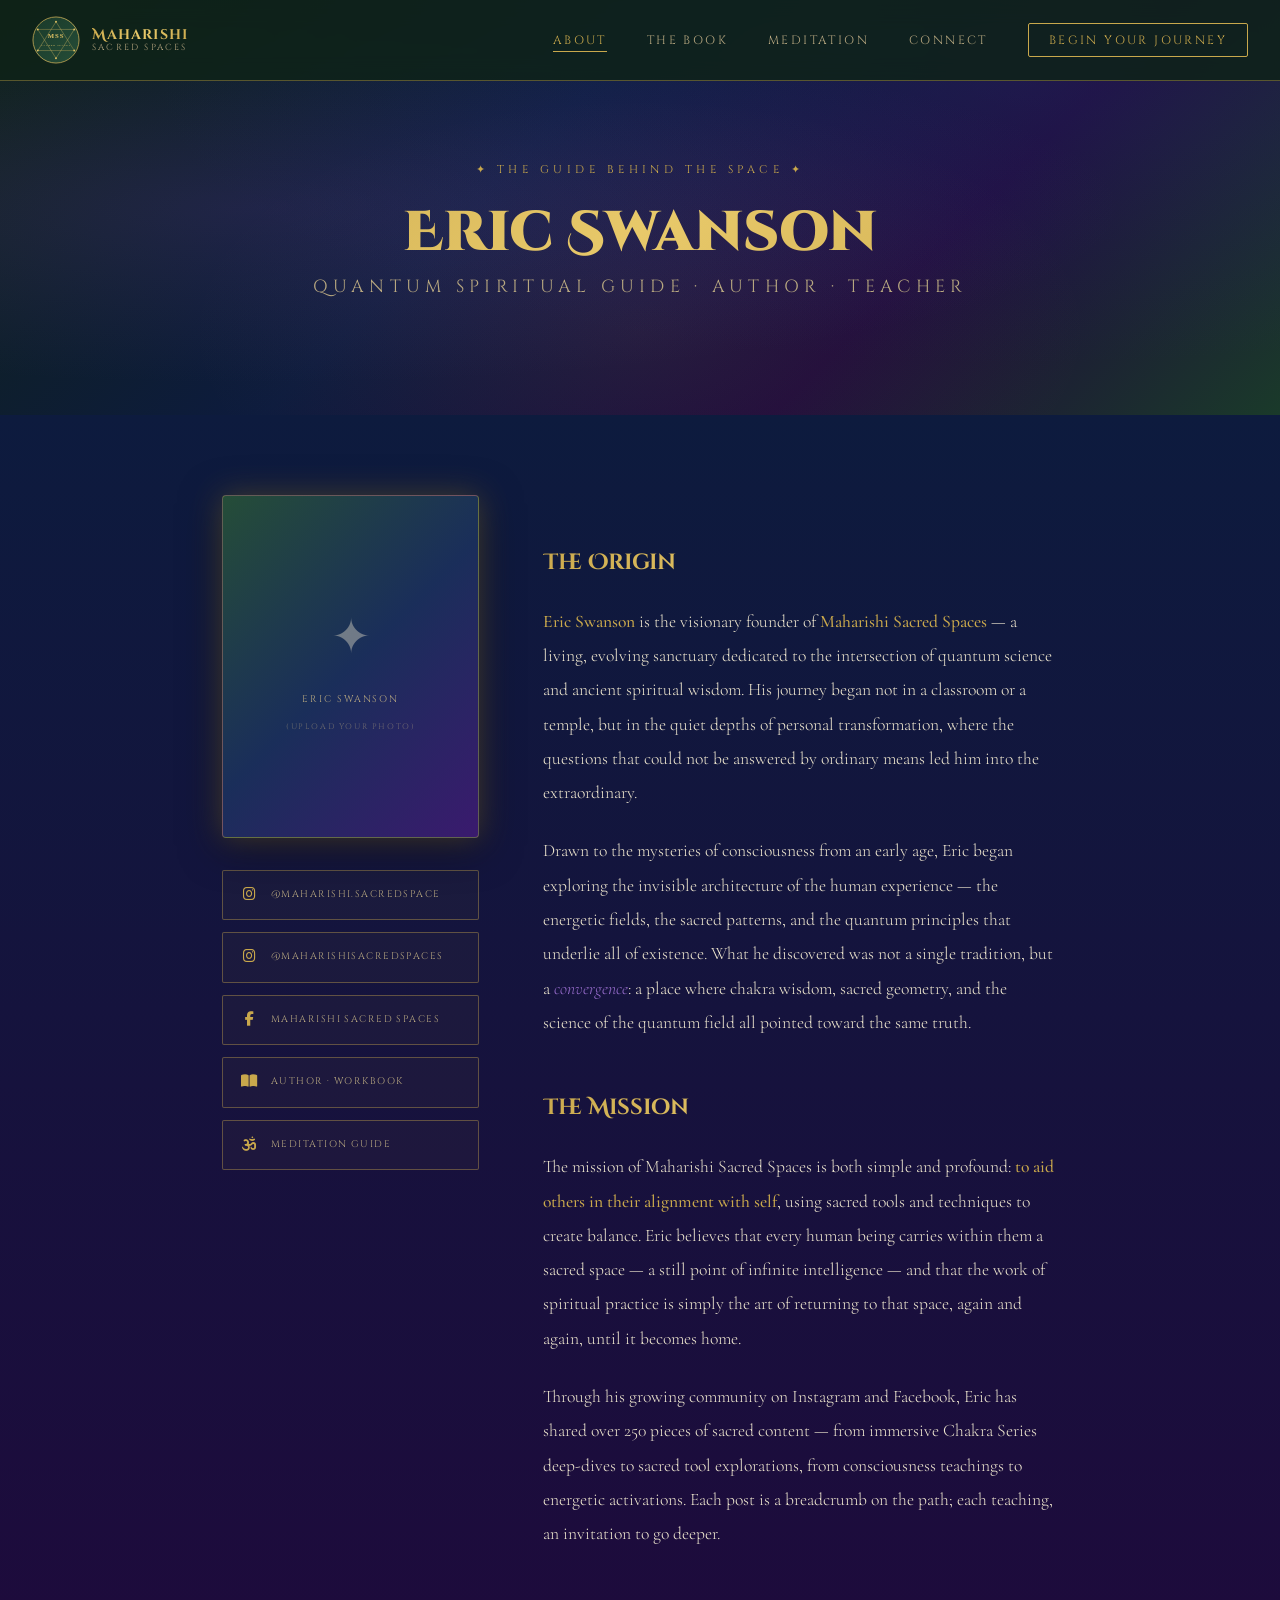
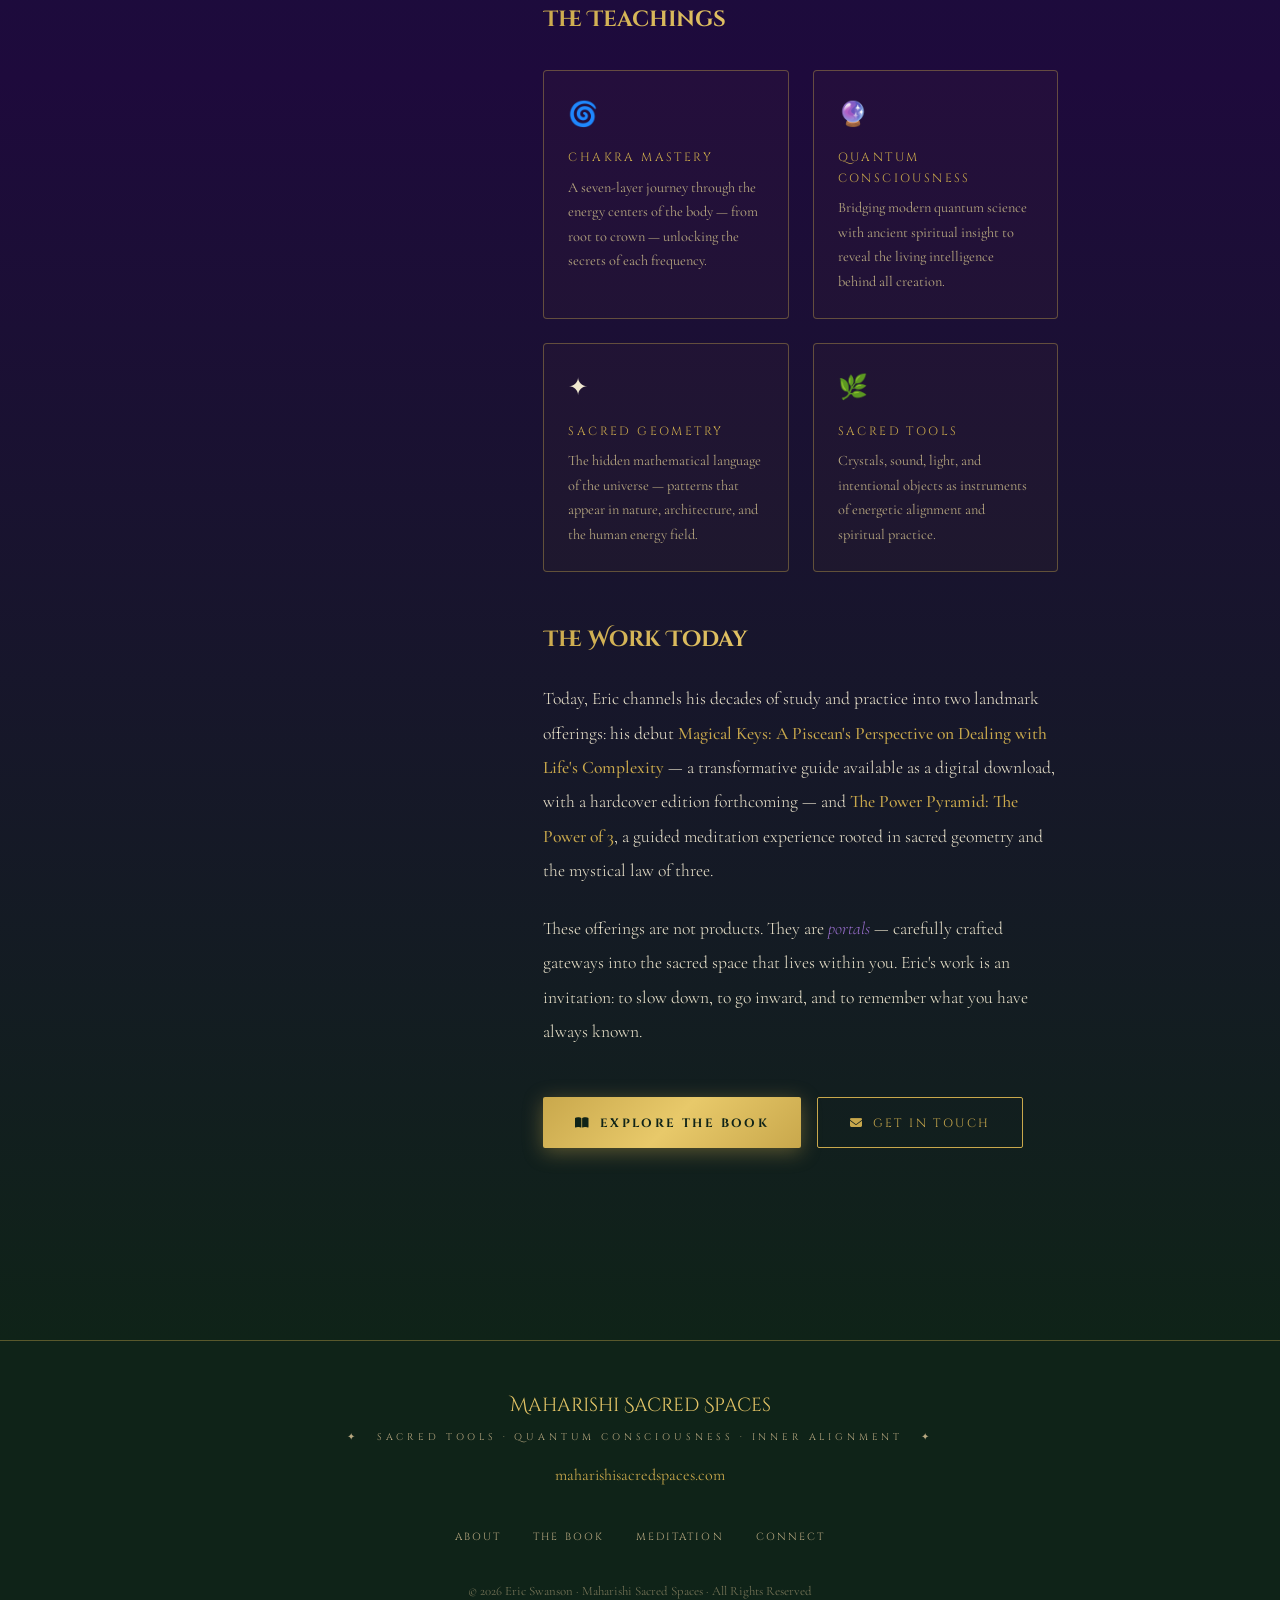
==== commit 43bc722f: "Use maharishisacredspaces.com as the public website address" ====
--- a/about.html
+++ b/about.html
@@ -4,6 +4,8 @@
   <meta charset="UTF-8" />
   <meta name="viewport" content="width=device-width, initial-scale=1.0" />
   <meta name="description" content="About Eric Swanson — Quantum Spiritual Guide, Author, and founder of Maharishi Sacred Spaces." />
+  <meta property="og:url" content="https://maharishisacredspaces.com/about.html" />
+  <link rel="canonical" href="https://maharishisacredspaces.com/about.html" />
   <title>About Eric Swanson | Maharishi Sacred Spaces</title>
   <link rel="stylesheet" href="assets/css/style.css" />
   <link rel="stylesheet" href="https://cdnjs.cloudflare.com/ajax/libs/font-awesome/6.5.0/css/all.min.css" />
@@ -287,6 +289,7 @@
   <footer class="footer" role="contentinfo">
     <div class="footer-logo">Maharishi Sacred Spaces</div>
     <p class="footer-tagline">✦ &nbsp; Sacred Tools · Quantum Consciousness · Inner Alignment &nbsp; ✦</p>
+    <p class="footer-domain"><a href="https://maharishisacredspaces.com/">maharishisacredspaces.com</a></p>
     <ul class="footer-nav" role="list">
       <li><a href="index.html#about">About</a></li>
       <li><a href="index.html#book">The Book</a></li>
--- a/assets/css/style.css
+++ b/assets/css/style.css
@@ -613,7 +613,7 @@
   display: grid;
   grid-template-columns: 1fr 1.2fr;
   gap: 5rem;
-  align-items: center;
+  align-items: start;
   margin-bottom: 5rem;
 }
 
@@ -621,17 +621,25 @@
   position: relative;
   display: flex;
   justify-content: center;
+  align-items: flex-start;
+  width: 100%;
+  min-width: 420px;
 }
 
 .book-cover-img {
-  width: 100%;
-  max-width: 320px;
+  width: 380px !important;
+  height: auto !important;
+  max-width: 100% !important;
+  max-height: none !important;
+  object-fit: contain !important;
+  overflow: visible !important;
   border-radius: 4px;
   box-shadow: -8px 8px 40px rgba(0,0,0,0.7), var(--shadow-gold);
   border: var(--border-gold);
   position: relative;
   z-index: 1;
   transition: transform 0.4s ease;
+  display: block !important;
 }
 
 .book-cover-img:hover {
@@ -995,6 +1003,65 @@
   background: linear-gradient(135deg, var(--gold-light), var(--gold));
 }
 
+/* ── MailerLite embed overrides ────────────────────────────── */
+.mailerlite-wrap {
+  width: 100%;
+  max-width: 420px;
+  margin: 0 auto;
+}
+.mailerlite-wrap .ml-form-embedContainer {
+  display: block !important;
+  width: 100% !important;
+}
+.mailerlite-wrap .ml-form-embedWrapper {
+  display: block !important;
+  width: 100% !important;
+  max-width: 100% !important;
+  background: transparent !important;
+  border: none !important;
+  padding: 0 !important;
+}
+.mailerlite-wrap .ml-form-embedBody {
+  padding: 0 !important;
+}
+.mailerlite-wrap .ml-form-embedContent {
+  margin-bottom: 1rem !important;
+}
+.mailerlite-wrap .ml-form-embedContent h4 {
+  color: var(--gold) !important;
+  font-family: 'Cormorant Garamond', serif !important;
+  font-size: 1.25rem !important;
+  font-weight: 400 !important;
+}
+.mailerlite-wrap .ml-form-embedContent p {
+  color: var(--text-muted) !important;
+  font-size: 0.85rem !important;
+}
+.mailerlite-wrap .ml-form-fieldRow {
+  margin-bottom: 0.75rem !important;
+}
+.mailerlite-wrap .ml-form-embedSubmit {
+  margin: 0 !important;
+  float: none !important;
+  width: 100% !important;
+}
+.mailerlite-wrap .ml-form-embedSubmit button.primary {
+  background: var(--gradient-gold) !important;
+  color: var(--deep-green) !important;
+  font-family: 'Cinzel', serif !important;
+  font-size: 0.75rem !important;
+  letter-spacing: 0.15em !important;
+  border-radius: 0 !important;
+  padding: 1rem 1.75rem !important;
+  width: 100% !important;
+  border: none !important;
+  cursor: pointer !important;
+  font-weight: 600 !important;
+}
+.mailerlite-wrap .ml-form-embedSubmit button.primary:hover {
+  background: linear-gradient(135deg, var(--gold-light), var(--gold)) !important;
+}
+
 .social-links {
   display: flex;
   justify-content: center;
@@ -1046,6 +1113,18 @@
   text-transform: uppercase;
   color: var(--text-muted);
   margin-bottom: 2rem;
+}
+
+.footer-domain {
+  margin: -1rem 0 2rem;
+  font-size: 1rem;
+  overflow-wrap: anywhere;
+}
+
+.footer-domain a:hover,
+.footer-domain a:focus-visible {
+  text-decoration: underline;
+  text-underline-offset: 0.2em;
 }
 
 .footer-nav {
